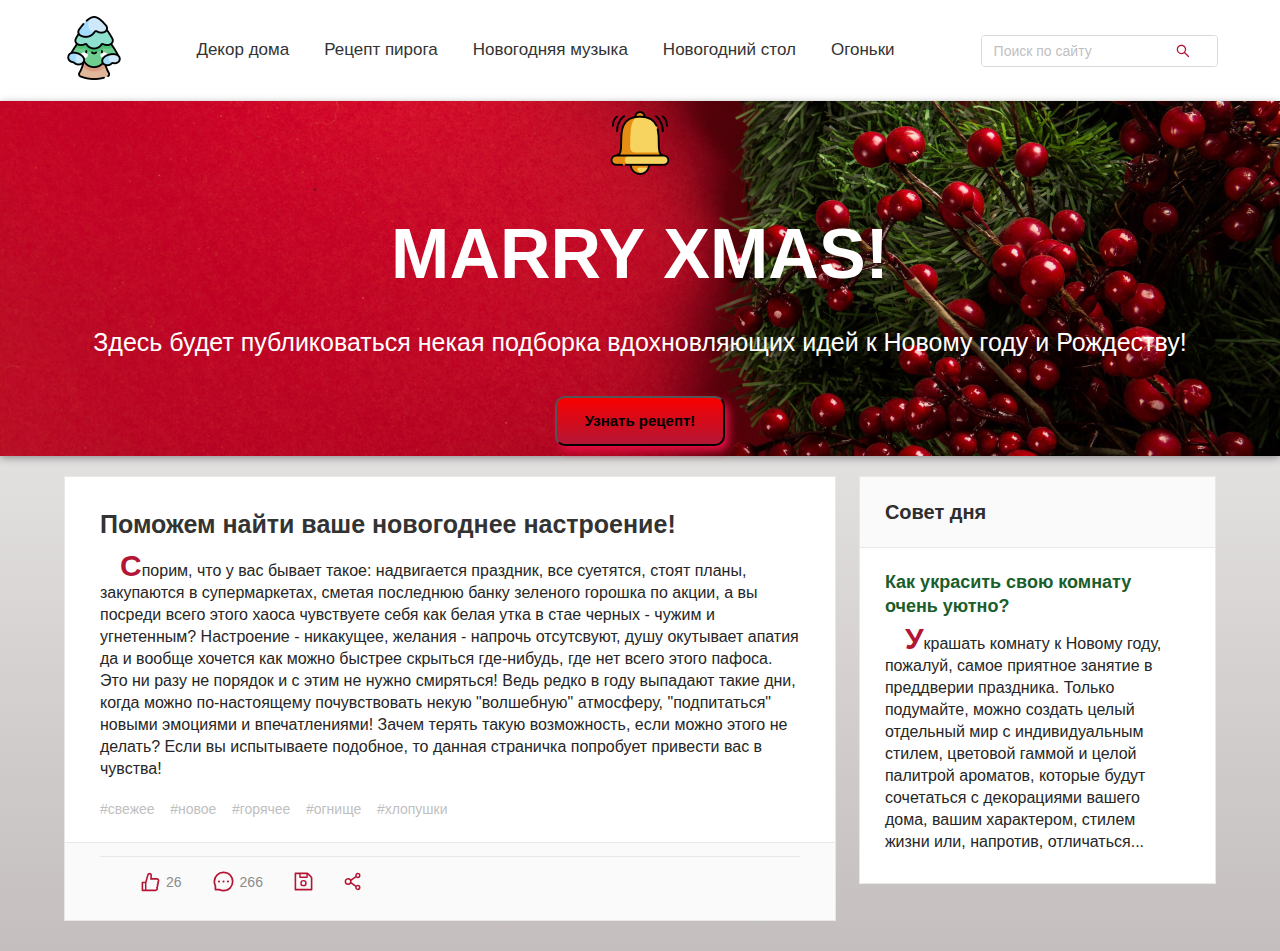
==== index.html @ e44ee41b "Добавлен кусок моего курсового проекта, дальше будет круче...хотелось бы" ====
<!DOCTYPE html>
<html lang="ru">

<head>
    <meta charset="UTF-8">
    <meta name="viewport" content="width=device-width, initial-scale=1.0">
    <link rel="stylesheet" href="css/main.css">
    <link rel="stylesheet" href="css/normalize.css">
    <title>Xmas Time!</title>
</head>

<body>
    <nav class="navbar">
        <div class="container">
            <div class="navbar-wrapper">
                <a href="/" class="navbar__logo">
                    <img src="assets/img/pine-tree.png" alt="logo">
                </a>
                <div class="navbar-menu">
                    <ul class="navbar-menu__items">
                        <li class="navbar-menu__item">
                            <a href="decorate.html" class="navbar-menu__link">Декор дома</a>
                        </li>
                        <li class="navbar-menu__item">
                            <a href="rescipy.html" class="navbar-menu__link">Рецепт пирога</a>
                        </li>
                        <li class="navbar-menu__item">
                            <a href="#" class="navbar-menu__link">Новогодняя музыка</a>
                        </li>
                        <li class="navbar-menu__item">
                            <a href="#" class="navbar-menu__link">Новогодний стол</a>
                        </li>
                        <li class="navbar-menu__item">
                            <a href="#" class="navbar-menu__link">Огоньки</a>
                        </li>
                    </ul>
                </div>
                <div class="input-group">
                    <input type="text" class="search-input" placeholder="Поиск по сайту">
                    <button class="search-button">
                        <img src="assets/img/search.svg" alt="ЛУПА" class="search-item">
                    </button>
                </div>
            </div>
        </div>
    </nav>

    <div class="hero">
        <div class="container">
            <div class="hero-block">
                <div class="hero-image">
                    <img src="assets/img/bell.png" alt="Шарики">
                </div>
                <div class="hero-text">
                    <h1 class="hero-text__title">MARRY XMAS!</h1>
                </div>
                <span class="hero-text__subtitle">
                    Здесь будет публиковаться некая подборка вдохновляющих идей к Новому году и Рождеству!
                </span>
                <div class="hero-button">
                    <a href="rescipy.html" class="hero-button__btn">
                        <button class="button hero-button__recipy" href="rescipy.html">
                            Узнать рецепт!
                        </button>
                    </a>
                </div>
            </div>
        </div>
    </div>

    <div class="content">
        <main class="posts">
            <section class="post">
                <div class="post-body">
                    <h2 class="post-title">Поможем найти ваше новогоднее настроение!</h2>
                    <p class="post-text">Спорим, что у вас бывает такое: надвигается праздник, все суетятся, стоят
                        планы, закупаются в
                        супермаркетах, сметая последнюю банку зеленого горошка по акции, а вы посреди всего этого хаоса
                        чувствуете себя как белая утка в стае черных - чужим и угнетенным? Настроение - никакущее,
                        желания
                        - напрочь отсутсвуют, душу окутывает апатия да и вообще хочется как можно быстрее скрыться
                        где-нибудь,
                        где нет всего этого пафоса. Это ни разу не порядок и с этим не нужно смиряться! Ведь редко в
                        году выпадают такие дни, когда можно по-настоящему почувствовать некую "волшебную" атмосферу,
                        "подпитаться" новыми эмоциями и впечатлениями! Зачем терять такую возможность, если можно этого
                        не делать? Если вы испытываете подобное, то данная страничка попробует привести вас в чувства!
                    </p>
                    <div class="tags">
                        <a href="#" class="tag">#свежее</a>
                        <a href="#" class="tag">#новое</a>
                        <a href="#" class="tag">#горячее</a>
                        <a href="#" class="tag">#огнище</a>
                        <a href="#" class="tag">#хлопушки</a>
                    </div>
                </div>
                <div class="post-footer">
                    <div class="post-footer">
                        <div class="post-buttons">
                            <button class="post-button likes">
                                <svg width="19" height="20" class="icon icon-like">
                                    <use xlink:href="assets/img/icons.svg#like"></use>
                                </svg>
                                <span class="likes-counter">26</span>
                            </button>
                            <button class="post-button comments">
                                <svg width="21" height="21" class="icon icon-comment">
                                    <use xlink:href="assets/img/icons.svg#comment"></use>
                                </svg>
                                <span class="comments-counter">266</span>
                            </button>
                            <button class="post-button save">
                                <svg width="19" height="19" class="icon icon-save">
                                    <use xlink:href="assets/img/icons.svg#save"></use>
                                </svg>
                            </button>
                            <button class="post-button share">
                                <svg width="17" height="19" class="icon icon-share">
                                    <use xlink:href="assets/img/icons.svg#share"></use>
                                </svg>
                            </button>
                        </div>
                    </div>
            </section>
        </main>
        <aside class="sidebar">
            <div class="card">
                <div class="card-header">
                    <h2 class="card-title">Совет дня</h2>
                </div>
                <!-- /.card-header -->
                <div class="card-body">
                    <a href="decorate.html" class="card-body-title">Как украсить свою комнату очень уютно?</a>
                    <p class="card-text"> Украшать комнату к Новому году, пожалуй, самое приятное занятие в преддверии
                        праздника. Только подумайте, можно создать целый отдельный мир с индивидуальным стилем, цветовой
                        гаммой и целой палитрой ароматов, которые будут сочетаться с декорациями вашего дома, вашим
                        характером, стилем жизни или, напротив, отличаться...</p>
                </div>
                <!-- /.card-body -->
            </div>
            <!-- /.card -->
        </aside>
    </div>



</body>

</html>
---- css/main.css ----
* {
    box-sizing: border-box;
}

.container {
    width: 1200px;
    width: 95%;
    margin: auto;
}

.section {
    padding: 90px 0px;
}

.button {
    border-radius: 10px;
    background: #f70000;
    background-image: -webkit-linear-gradient(top, #f70000, #b31635);
    background-image: -moz-linear-gradient(top, #f70000, #b31635);
    background-image: -ms-linear-gradient(top, #f70000, #b31635);
    background-image: -o-linear-gradient(top, #f70000, #b31635);
    background-image: linear-gradient(to bottom, #f70000, #b31635);
    -webkit-border-radius: 10;
    -moz-border-radius: 10;
    -webkit-box-shadow: 4px 5px 9px #e60e44;
    -moz-box-shadow: 4px 5px 9px #e60e44;
    box-shadow: 4px 5px 9px #e60e44;
    color: #000000;
    font-size: 15px;
    font-weight: bold;
    padding: 10px 20px 10px 20px;
    text-decoration: none;
}

.button:hover {
    background: #ff6f00;
    background-image: -webkit-linear-gradient(top, #ff6f00, #d1320b);
    background-image: -moz-linear-gradient(top, #ff6f00, #d1320b);
    background-image: -ms-linear-gradient(top, #ff6f00, #d1320b);
    background-image: -o-linear-gradient(top, #ff6f00, #d1320b);
    background-image: linear-gradient(to bottom, #ff6f00, #d1320b);
    text-decoration: none;
    cursor: pointer;
}

body {
    font-family: sans-serif;
    background: linear-gradient(to top, #c4bebe, #ffffff) no-repeat;
    font-size: 20px;
    color: #333333;
}

p {
    text-indent: 20px;
}

p::first-letter {
    font-size: 30px;
    color: #b31635;
    font-weight: bold;
}

.navbar {
    background-color: #fff;
    padding-top: 16px;
    padding-bottom: 16px;
    box-shadow: 0px 2px 8px rgba(0, 0, 0, 0.15);
    font-family: 'Franklin Gothic Medium', 'Arial Narrow', Arial, sans-serif;
}

.navbar-wrapper {
    max-width: 1200px;
    width: 95%;
    margin: auto;
    display: flex;
    justify-content: space-between;
    align-items: center;
}

.navbar-menu__items {
    display: flex;
    list-style: none;
    padding: 0;
    margin: 0;
}

.navbar-menu__link {
    text-decoration: none;
    margin-right: 15px;
    font-size: 17px;
    padding: 10px;
    display: inline-block;
    color: #333333;
}

.navbar-menu__link:hover {
    cursor: pointer;
    color: black;
}

.navbar-menu__link:after {
    content: "";
    background-color: black;
    display: block;
    height: 2px;
    width: 0%;
    transition: width .3s ease-in-out;
}

.navbar-menu__link:hover:after,
.navbar-menu__link:focus:after {
    width: 100%;
}

.navbar-menu {
    margin-left: 60px;
    margin-right: auto;
}

.input-group {
    width: 237px;
    height: 32px;
    position: relative;
    background: white;
    border-radius: 4px;
    overflow: hidden;
    border: 1px solid #D9D9D9;
}

.search-input {
    border: none;
    height: 100%;
    width: 80%;
    font-size: 14px;
    line-height: 22px;
    padding-left: 12px;
}

.search-button {
    background-color: #fff;
    cursor: pointer;
    height: 100%;
    width: 20%;
    border: none;
    position: absolute;
    right: 0;
    top: 0;
    display: flex;
    align-items: center;
    justify-content: space-between;
}

.search-input::-moz-placeholder {
    color: #BFBFBF;
    /* Цвет подсказывающего текста */
}

.search-input::-webkit-input-placeholder {
    color: #BFBFBF;
}

.search-input:-ms-input-placeholder {
    color: #BFBFBF;
}

.search-input::-ms-input-placeholder {
    color: #BFBFBF;
}

.search-input::placeholder {
    color: #BFBFBF;
}

.content {
    max-width: 1200px;
    width: 90%;
    margin: auto;
    display: flex;
    align-items: flex-start;
    justify-content: space-between;
}

.posts {
    margin-top: 20px;
    width: 67%;
}

.post {
    background: #FFFFFF;
    border: 1px solid #e8e8e8;
    margin-bottom: 30px;
}

.post-body {
    padding-top: 35px;
    padding-left: 35px;
    padding-right: 35px;
    padding-bottom: 0;
}

.post-title {
    margin-top: 0;
    margin-bottom: 19px;
    font-weight: 600;
    font-size: 25px;
    line-height: 24px;
}

.post-text {
    color: #262626;
    font-weight: normal;
    font-size: 16px;
    line-height: 22px;
}

.tag {
    color: #BFBFBF;
    font-weight: normal;
    font-size: 14px;
    line-height: 22px;
    margin-right: 10px;
    text-decoration: none;
}

.tags {
    margin-bottom: 22px;
}

.post-footer {
    background: #FAFAFA;
    border-top: 1px solid #E8E8E8;
    display: flex;
    justify-content: space-between;
    padding-left: 35px;
    padding-right: 35px;
    padding-top: 13px;
    padding-bottom: 13px;
    width: 100%;
}

.post-buttons {
    display: flex;
}

.icon-like,
.icon-comment {
    margin-right: 6px;
}

.post-button .icon {
    fill: #b31635;
    cursor: pointer;
}

.post-button {
    background-color: transparent;
    border: none;
    color: #8c8c8c;
    align-items: center;
    display: flex;
    font-size: 14px;
    line-height: 22px;
    margin-right: 19px;
}

.hero {
    background: url('../assets/img/redfill.jpg') no-repeat center center / cover;
    text-align: center;
    padding-bottom: 10px;
    color: white;
    box-shadow: 0px 2px 8px rgba(0, 0, 0, 0.37);
}

.hero-image {
    padding-top: 10px;
    align-items: center;
}

.hero-text__title {
    font-size: 70px;
    line-height: 55px;
    margin-bottom: 50px;
}

.hero-text__subtitle {
    font-size: 25px;
    line-height: 20px;
}

.hero-button {
    margin-top: 40px;
}

.hero-button__recipy {
    width: 170px;
    height: 50px;
}

.sidebar {
    width: 31%;
    margin-top: 10px;
}

.card {
    background: #FFFFFF;
    border: 1px solid #E8E8E8;
    margin-top: 10px;
}

.card-header {
    background: #FAFAFA;
    border-bottom: 1px solid #E8E8E8;
    padding: 23px 25px;
}

.card-title {
    margin: 0;
    font-style: normal;
    font-weight: 600;
    font-size: 20px;
    line-height: 24px;
    color: #302e2e;
}

.card-body {
    padding: 22px 40px 20px 25px;
}

.card-body-title {
    text-decoration: none;
    margin: 0;
    font-style: normal;
    font-weight: 600;
    font-size: 18px;
    line-height: 24px;
    color: rgb(26, 94, 43);
    margin: 0 0 10px;
}

.card-text {
    font-style: normal;
    font-weight: normal;
    font-size: 16px;
    line-height: 22px;
    color: #262626;
    margin: 10px 0;
}
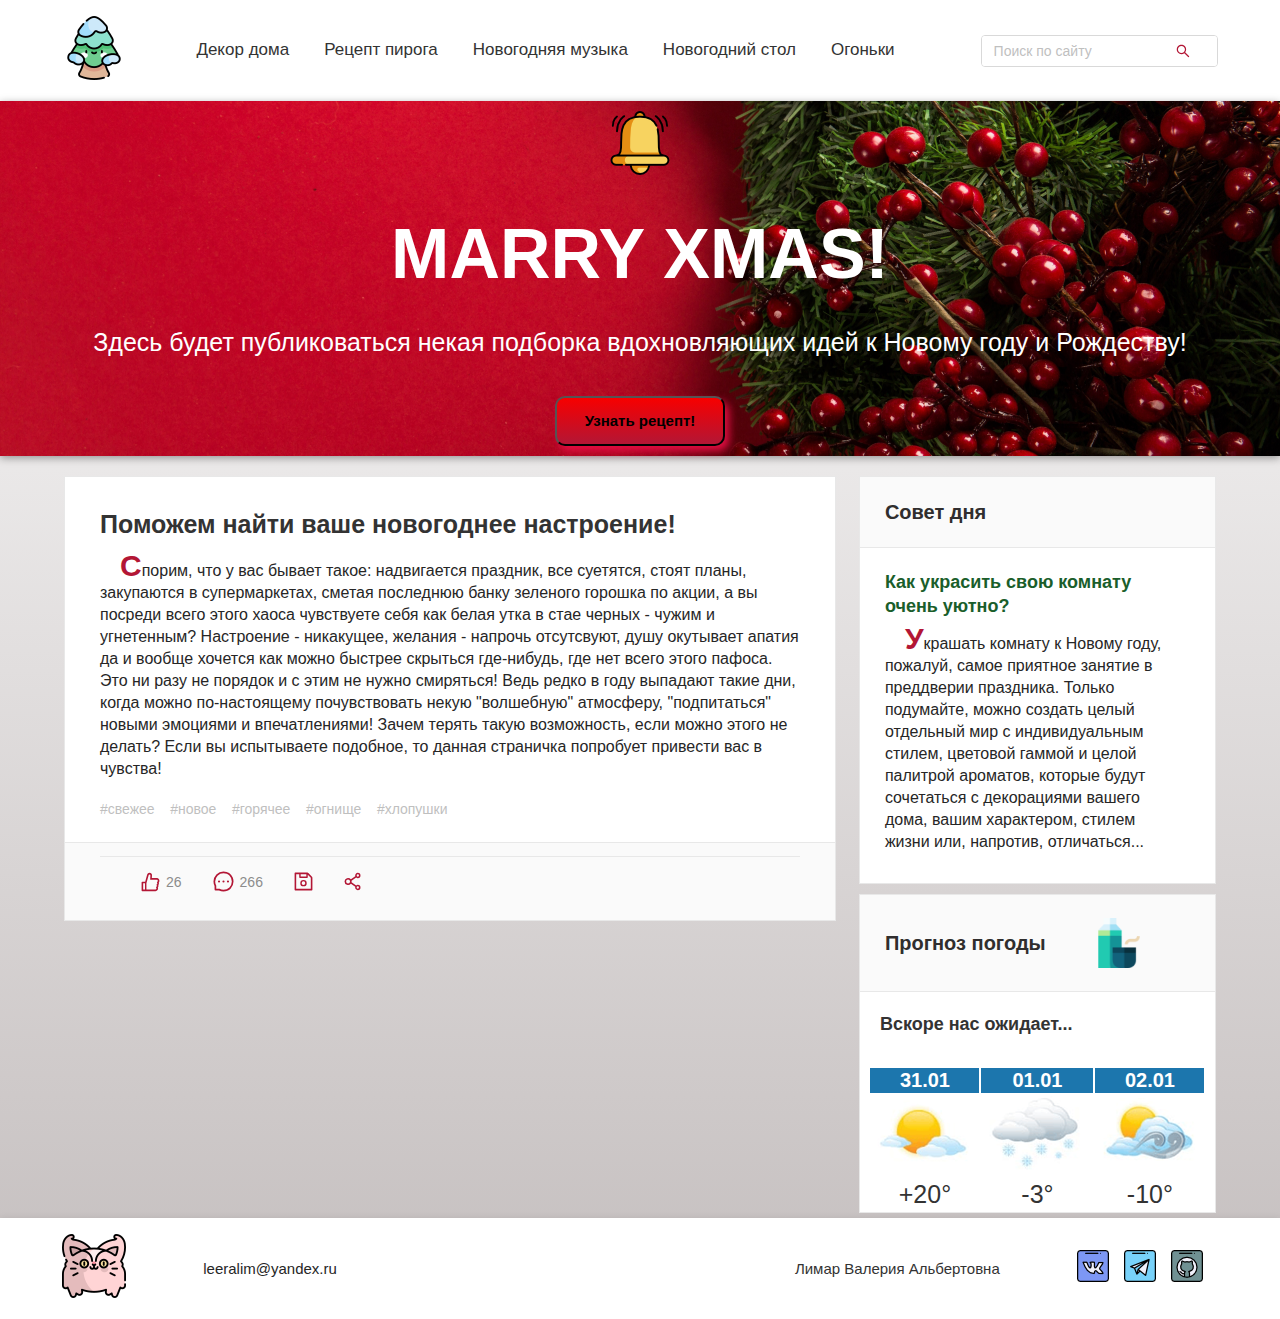
==== commit 71ea1097: "Был добавлен прогноз погоды (временно) и подвал сайта)) Пока что все крутится вокруг главной страниц" ====
--- a/index.html
+++ b/index.html
@@ -138,11 +138,67 @@
                 <!-- /.card-body -->
             </div>
             <!-- /.card -->
+
+            <div class="weather">
+                <div class="weather-header">
+                    <h2 class="weather-title">Прогноз погоды</h2>
+                    <img src="assets/img/thermos.png" alt="Термос" class="weather-img">
+                </div>
+                <div class="weather-body">
+                    <h4 class="weather-body__title">Вскоре нас ожидает...</h4>
+                    <table class="weather-table">
+                        <tr class="weather-dates">
+                            <th>31.01</th>
+                            <th>01.01</th>
+                            <th>02.01</th>
+                        </tr>
+                        <tr>
+                            <td><img src="assets/img/sun.PNG" alt="sunny"></td>
+                            <td><img src="assets/img/cloud.PNG" alt="cloudly"></td>
+                            <td><img src="assets/img/wind.PNG" alt="windly"></td>
+                        </tr>
+                        <tr class="weather-degree">
+                            <td>+20°</td>
+                            <td>-3°</td>
+                            <td>-10°</td>
+                        </tr>
+                    </table>
+                </div>
+            </div>
         </aside>
     </div>
-
-
-
 </body>
+<footer>
+    <nav class="footer-navbar">
+        <div class="container">
+            <div class="footer-navbar__wrapper">
+                <a href="/" class="navbar__logo">
+                    <img src="assets/img/lynx.png" alt="logo">
+                </a>
+                <a href="mailto:leeralim@yandex.ru" class="mail">leeralim@yandex.ru</a>
+                <span class="author-name">Лимар Валерия Альбертовна</span>
+                <div class="shake-little shake-constant shake-constant--hover">
+                    <ul class="footer-navbar info__networks">
+                        <li class="footer-navbar-info__item">
+                            <a href="https://vk.com/leeralim" class="footer-navbar__link">
+                                <img src="assets/img/vk.png" alt="">
+                            </a>
+                        </li>
+                        <li class="footer-navbar-info__item">
+                            <a href="https://t.me/Leeralim" class="footer-navbar__link">
+                                <img src="assets/img/telegram.png" alt="">
+                            </a>
+                        </li>
+                        <li class="footer-navbar-info__item">
+                            <a href="https://github.com/Leeralim" class="footer-navbar__link">
+                                <img src="assets/img/github.png" alt="">
+                            </a>
+                        </li>
+                    </ul>
+                </div>
+            </div>
+        </div>
+    </nav>
+</footer>
 
 </html>--- a/css/main.css
+++ b/css/main.css
@@ -301,19 +301,34 @@
     margin-top: 10px;
 }
 
-.card {
+.card,
+.weather {
     background: #FFFFFF;
     border: 1px solid #E8E8E8;
     margin-top: 10px;
 }
 
-.card-header {
+.card-header,
+.weather-header {
     background: #FAFAFA;
     border-bottom: 1px solid #E8E8E8;
     padding: 23px 25px;
 }
 
-.card-title {
+.weather-header {
+    display: flex;
+    justify-content: space-between;
+    align-items: center;
+}
+
+.weather-img {
+    width: 50px;
+    height: 50px;
+    margin-right: 15%;
+}
+
+.card-title,
+.weather-title {
     margin: 0;
     font-style: normal;
     font-weight: 600;
@@ -328,13 +343,21 @@
 
 .card-body-title {
     text-decoration: none;
-    margin: 0;
     font-style: normal;
     font-weight: 600;
     font-size: 18px;
     line-height: 24px;
     color: rgb(26, 94, 43);
     margin: 0 0 10px;
+}
+
+.weather-body__title {
+    margin: 0 0 10px;
+    font-style: normal;
+    font-weight: 600;
+    font-size: 18px;
+    line-height: 24px;
+    padding: 20px;
 }
 
 .card-text {
@@ -344,4 +367,291 @@
     line-height: 22px;
     color: #262626;
     margin: 10px 0;
+}
+
+.weather-table {
+    text-align: center;
+    margin: auto;
+}
+
+.weather-dates {
+    background-color: #1c76ad;
+    color: white;
+}
+
+.weather-degree {
+    font-size: 25px;
+}
+
+footer {
+    margin-top: 5px;
+    background-color: #fff;
+    padding-top: 16px;
+    padding-bottom: 16px;
+    box-shadow: 0px 2px 8px rgba(0, 0, 0, 0.15);
+}
+
+.footer-navbar__wrapper {
+    max-width: 1200px;
+    width: 95%;
+    margin: auto;
+    display: flex;
+    justify-content: space-between;
+    align-items: center;
+
+}
+
+.info__networks {
+    display: flex;
+    list-style: none;
+    padding: 0;
+    margin: 0;
+}
+
+.footer-navbar-info__item {
+    margin-right: 15px;
+}
+
+.footer-navbar__info {
+    display: inline-block;
+    transform-origin: center center
+}
+
+.shake-freeze,
+.shake-constant.shake-constant--hover:hover,
+.shake-trigger:hover .shake-constant.shake-constant--hover {
+    animation-play-state: paused
+}
+
+.shake-freeze:hover,
+.shake-trigger:hover .shake-freeze,
+.shake-little:hover,
+.shake-trigger:hover .shake-little {
+    animation-play-state: running
+}
+
+@keyframes shake-little {
+    2% {
+        transform: translate(1px, 0px) rotate(0.5deg)
+    }
+
+    4% {
+        transform: translate(0px, 0px) rotate(0.5deg)
+    }
+
+    6% {
+        transform: translate(0px, 1px) rotate(0.5deg)
+    }
+
+    8% {
+        transform: translate(1px, 0px) rotate(0.5deg)
+    }
+
+    10% {
+        transform: translate(0px, 1px) rotate(0.5deg)
+    }
+
+    12% {
+        transform: translate(0px, 0px) rotate(0.5deg)
+    }
+
+    14% {
+        transform: translate(0px, 1px) rotate(0.5deg)
+    }
+
+    16% {
+        transform: translate(0px, 0px) rotate(0.5deg)
+    }
+
+    18% {
+        transform: translate(0px, 1px) rotate(0.5deg)
+    }
+
+    20% {
+        transform: translate(0px, 1px) rotate(0.5deg)
+    }
+
+    22% {
+        transform: translate(0px, 1px) rotate(0.5deg)
+    }
+
+    24% {
+        transform: translate(0px, 0px) rotate(0.5deg)
+    }
+
+    26% {
+        transform: translate(1px, 0px) rotate(0.5deg)
+    }
+
+    28% {
+        transform: translate(0px, 1px) rotate(0.5deg)
+    }
+
+    30% {
+        transform: translate(1px, 0px) rotate(0.5deg)
+    }
+
+    32% {
+        transform: translate(1px, 0px) rotate(0.5deg)
+    }
+
+    34% {
+        transform: translate(1px, 1px) rotate(0.5deg)
+    }
+
+    36% {
+        transform: translate(0px, 0px) rotate(0.5deg)
+    }
+
+    38% {
+        transform: translate(1px, 1px) rotate(0.5deg)
+    }
+
+    40% {
+        transform: translate(1px, 1px) rotate(0.5deg)
+    }
+
+    42% {
+        transform: translate(0px, 0px) rotate(0.5deg)
+    }
+
+    44% {
+        transform: translate(1px, 1px) rotate(0.5deg)
+    }
+
+    46% {
+        transform: translate(1px, 1px) rotate(0.5deg)
+    }
+
+    48% {
+        transform: translate(1px, 0px) rotate(0.5deg)
+    }
+
+    50% {
+        transform: translate(1px, 0px) rotate(0.5deg)
+    }
+
+    52% {
+        transform: translate(0px, 0px) rotate(0.5deg)
+    }
+
+    54% {
+        transform: translate(1px, 0px) rotate(0.5deg)
+    }
+
+    56% {
+        transform: translate(1px, 0px) rotate(0.5deg)
+    }
+
+    58% {
+        transform: translate(1px, 1px) rotate(0.5deg)
+    }
+
+    60% {
+        transform: translate(1px, 1px) rotate(0.5deg)
+    }
+
+    62% {
+        transform: translate(0px, 1px) rotate(0.5deg)
+    }
+
+    64% {
+        transform: translate(1px, 0px) rotate(0.5deg)
+    }
+
+    66% {
+        transform: translate(0px, 1px) rotate(0.5deg)
+    }
+
+    68% {
+        transform: translate(0px, 1px) rotate(0.5deg)
+    }
+
+    70% {
+        transform: translate(1px, 1px) rotate(0.5deg)
+    }
+
+    72% {
+        transform: translate(1px, 0px) rotate(0.5deg)
+    }
+
+    74% {
+        transform: translate(1px, 0px) rotate(0.5deg)
+    }
+
+    76% {
+        transform: translate(1px, 1px) rotate(0.5deg)
+    }
+
+    78% {
+        transform: translate(1px, 1px) rotate(0.5deg)
+    }
+
+    80% {
+        transform: translate(1px, 1px) rotate(0.5deg)
+    }
+
+    82% {
+        transform: translate(0px, 0px) rotate(0.5deg)
+    }
+
+    84% {
+        transform: translate(0px, 0px) rotate(0.5deg)
+    }
+
+    86% {
+        transform: translate(1px, 1px) rotate(0.5deg)
+    }
+
+    88% {
+        transform: translate(1px, 1px) rotate(0.5deg)
+    }
+
+    90% {
+        transform: translate(0px, 0px) rotate(0.5deg)
+    }
+
+    92% {
+        transform: translate(1px, 0px) rotate(0.5deg)
+    }
+
+    94% {
+        transform: translate(0px, 1px) rotate(0.5deg)
+    }
+
+    96% {
+        transform: translate(1px, 0px) rotate(0.5deg)
+    }
+
+    98% {
+        transform: translate(1px, 1px) rotate(0.5deg)
+    }
+
+    0%,
+    100% {
+        transform: translate(0, 0) rotate(0)
+    }
+}
+
+.shake-little:hover,
+.shake-trigger:hover .shake-little,
+.shake-little.shake-freeze,
+.shake-little.shake-constant {
+    animation: shake-little 100ms ease-in-out infinite
+}
+
+.footer-navbar__link {
+    cursor: pointer;
+    color: black;
+}
+
+.mail {
+    margin-right: 33%;
+    text-decoration: none;
+    color: #262626;
+    font-size: 15px;
+}
+
+.author-name {
+    font-size: 15px;
 }